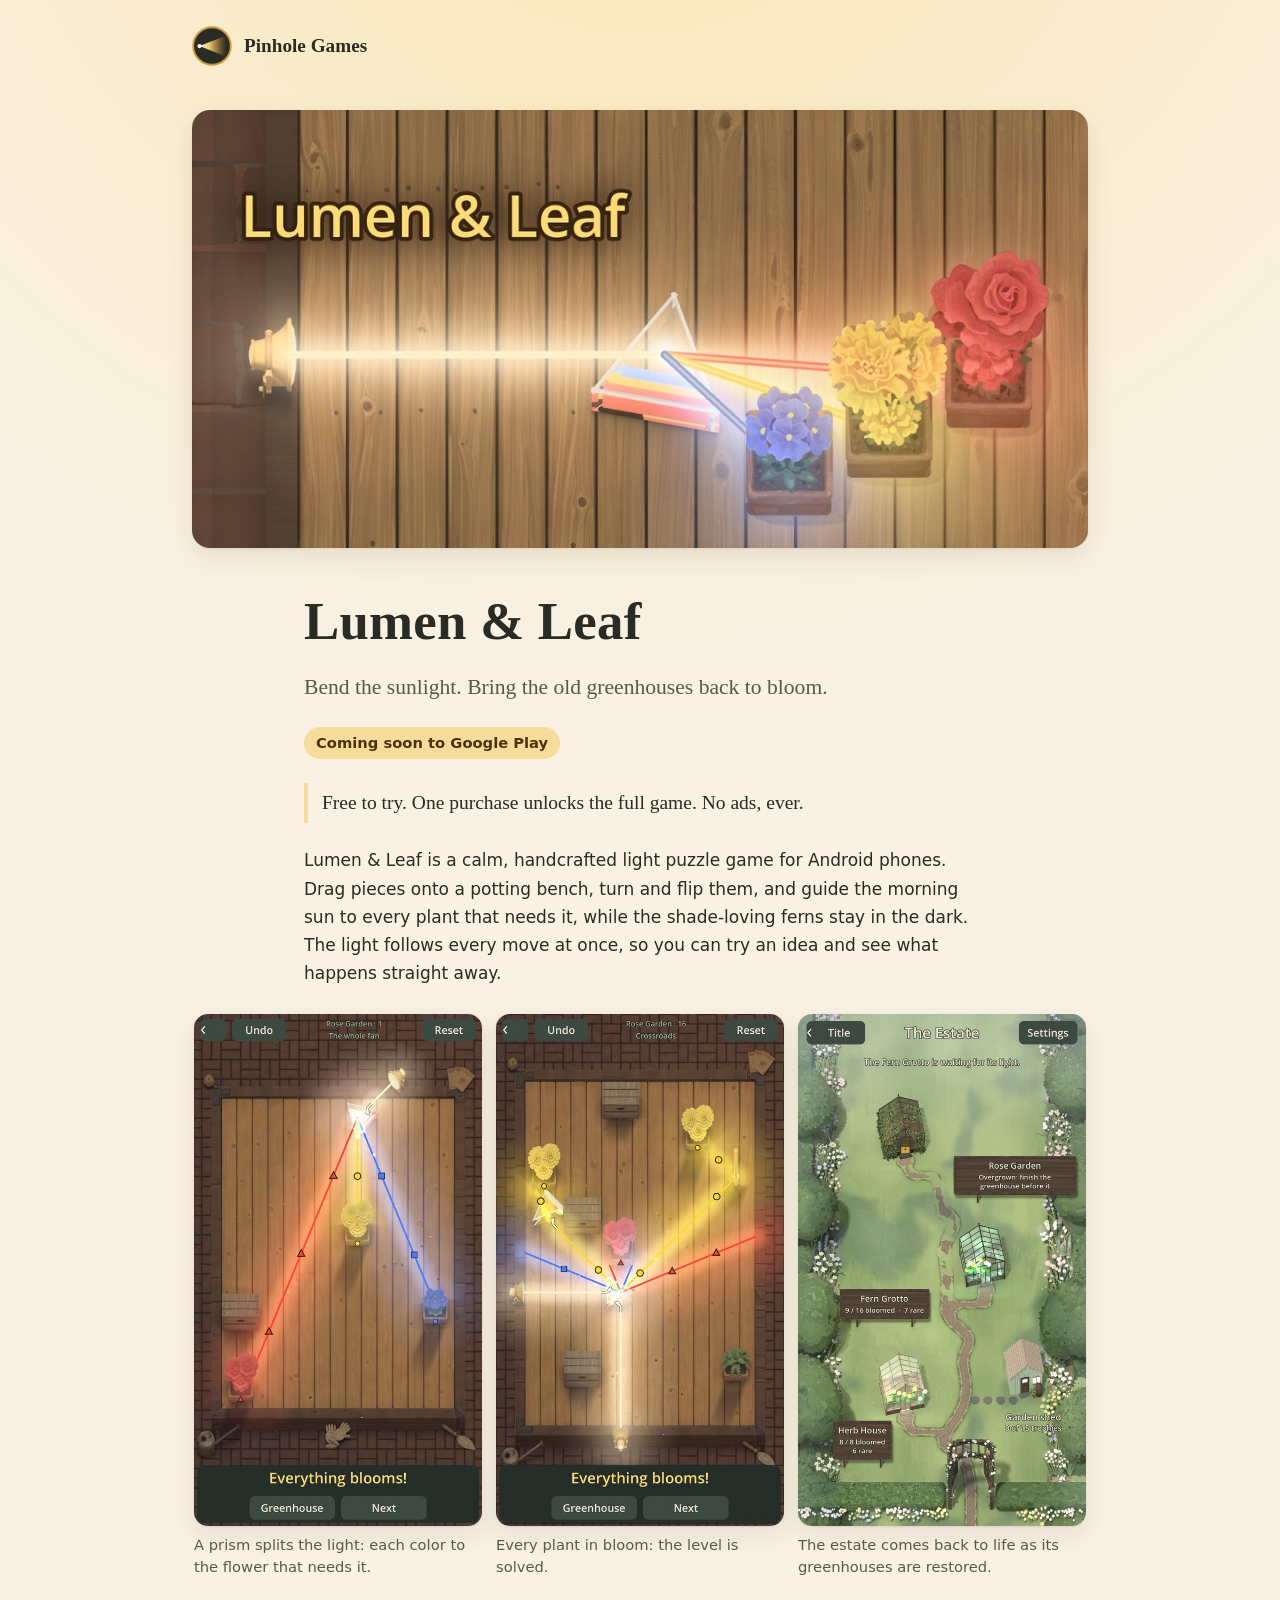
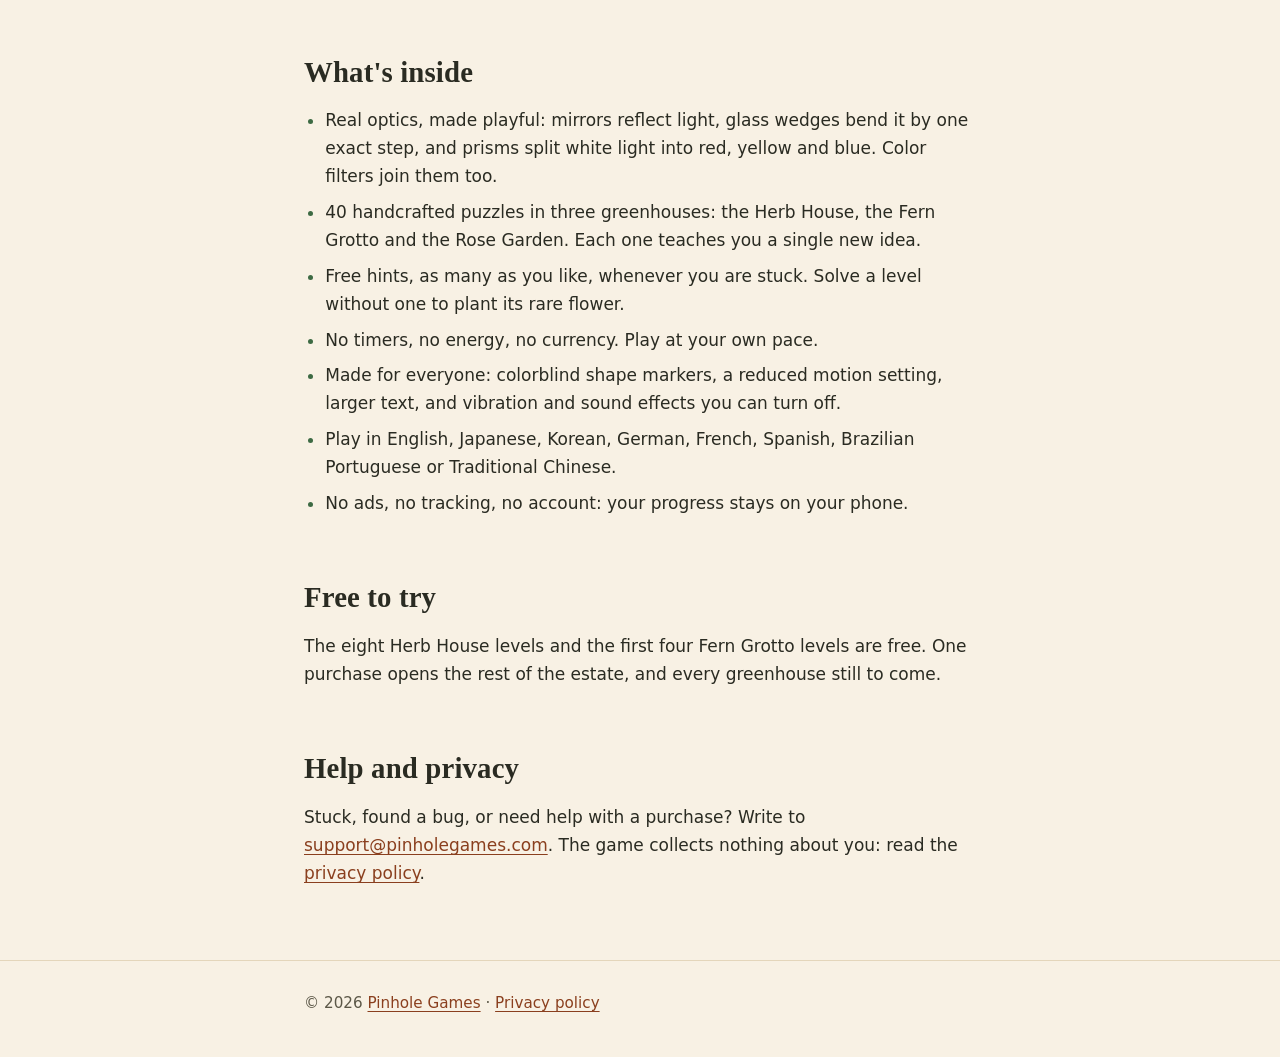
==== lumen-and-leaf/index.html @ 26357731 "The studio's website: home, Lumen & Leaf and a 404 page Plain HTML and one stylesheet for GitHub Pag" ====
<!doctype html>
<html lang="en">
<head>
  <meta charset="utf-8">
  <meta name="viewport" content="width=device-width, initial-scale=1">
  <title>Lumen &amp; Leaf</title>
  <meta name="description" content="Lumen &amp; Leaf: bend sunlight with mirrors, glass and prisms, and bring an old estate's greenhouses back to bloom. A calm, handcrafted light puzzle game for Android by Pinhole Games.">
  <link rel="canonical" href="https://pinholegames.com/lumen-and-leaf/">
  <link rel="icon" href="/assets/lumen-and-leaf/icon.png" type="image/png">
  <link rel="apple-touch-icon" href="/assets/lumen-and-leaf/icon.png">
  <meta name="theme-color" content="#f8f1e4" media="(prefers-color-scheme: light)">
  <meta name="theme-color" content="#17201b" media="(prefers-color-scheme: dark)">
  <meta property="og:type" content="website">
  <meta property="og:site_name" content="Pinhole Games">
  <meta property="og:title" content="Lumen &amp; Leaf">
  <meta property="og:description" content="Bend sunlight with mirrors, glass and prisms, and bring an old estate's greenhouses back to bloom.">
  <meta property="og:url" content="https://pinholegames.com/lumen-and-leaf/">
  <meta property="og:image" content="https://pinholegames.com/assets/lumen-and-leaf/feature.jpg">
  <link rel="stylesheet" href="/assets/site.css">
</head>
<body>
  <a class="skip" href="#main">Skip to content</a>
  <header class="site-header">
    <div class="wrap wide">
      <a class="brand" href="/"><img src="/assets/pinhole.svg" alt="" width="40" height="40"><span>Pinhole Games</span></a>
    </div>
  </header>

  <main id="main">
    <div class="wrap wide">
      <img class="hero-image" src="/assets/lumen-and-leaf/feature.jpg" width="1024" height="500"
        alt="Lumen &amp; Leaf: on a potting bench, a glass prism splits a sunbeam into red, yellow and blue light that falls on a rose, a marigold and a violet.">
    </div>
    <div class="wrap">
      <h1 style="margin-top: 0.8em">Lumen &amp; Leaf</h1>
      <p class="tagline">Bend the sunlight. Bring the old greenhouses back to bloom.</p>
      <p><span class="badge">Coming soon to Google Play</span></p>
      <p class="pricing">Free to try. One purchase unlocks the full game. No ads, ever.</p>

      <p>Lumen &amp; Leaf is a calm, handcrafted light puzzle game for Android phones. Drag pieces onto a potting bench, turn and
        flip them, and guide the morning sun to every plant that needs it, while the shade-loving ferns stay in
        the dark. The light follows every move at once, so you can try an idea and see what happens straight away.</p>
    </div>

    <div class="wrap wide">
      <div class="shots">
        <figure>
          <img src="/assets/lumen-and-leaf/prism-fan.jpg" width="540" height="960" loading="lazy"
            alt="A level in the Rose Garden: a prism fans the sunlight into red, yellow and blue beams, each reaching the flower of its color.">
          <figcaption>A prism splits the light: each color to the flower that needs it.</figcaption>
        </figure>
        <figure>
          <img src="/assets/lumen-and-leaf/crossroads.jpg" width="540" height="960" loading="lazy"
            alt="A solved level: beams of white, red, yellow and blue light cross the bench and every flower is in bloom.">
          <figcaption>Every plant in bloom: the level is solved.</figcaption>
        </figure>
        <figure>
          <img src="/assets/lumen-and-leaf/estate.jpg" width="540" height="960" loading="lazy"
            alt="The estate map: gravel paths through a garden lead to the Herb House, the Fern Grotto, the Rose Garden and the garden shed.">
          <figcaption>The estate comes back to life as its greenhouses are restored.</figcaption>
        </figure>
      </div>
    </div>

    <div class="wrap">
      <h2>What's inside</h2>
      <ul>
        <li>Real optics, made playful: mirrors reflect light, glass wedges bend it by one exact step, and prisms
          split white light into red, yellow and blue. Color filters join them too.</li>
        <li>40 handcrafted puzzles in three greenhouses: the Herb House, the Fern Grotto and the Rose Garden.
          Each one teaches you a single new idea.</li>
        <li>Free hints, as many as you like, whenever you are stuck. Solve a level without one to plant its rare
          flower.</li>
        <li>No timers, no energy, no currency. Play at your own pace.</li>
        <li>Made for everyone: colorblind shape markers, a reduced motion setting, larger text, and vibration and
          sound effects you can turn off.</li>
        <li>Play in English, Japanese, Korean, German, French, Spanish, Brazilian Portuguese or Traditional
          Chinese.</li>
        <li>No ads, no tracking, no account: your progress stays on your phone.</li>
      </ul>

      <h2>Free to try</h2>
      <p>The eight Herb House levels and the first four Fern Grotto levels are free. One purchase opens the rest
        of the estate, and every greenhouse still to come.</p>

      <h2>Help and privacy</h2>
      <p>Stuck, found a bug, or need help with a purchase? Write to
        <a href="mailto:support@pinholegames.com">support@pinholegames.com</a>.
        The game collects nothing about you: read the <a href="/lumen-and-leaf/privacy/">privacy policy</a>.</p>
    </div>
  </main>

  <footer class="site-footer">
    <div class="wrap">
      <p>© 2026 <a href="/">Pinhole Games</a> · <a href="/lumen-and-leaf/privacy/">Privacy policy</a></p>
    </div>
  </footer>
</body>
</html>
---- assets/site.css ----
/* Pinhole Games: one stylesheet for every page. No web fonts, no scripts, nothing loaded from
   another site: a visitor's browser talks to pinholegames.com alone. */

:root {
  color-scheme: light dark;
  --paper: #f8f1e4;
  --paper-glow: #fbe6b4;
  --card: #fffaf1;
  --ink: #2a2b22;
  --muted: #5c5848;
  --link: #8a3f1e;
  --leaf: #3d6a43;
  --rule: #e4d6bb;
  --badge: #f6dc9a;
  --badge-ink: #4a3410;
  --shadow: 0 1px 2px rgba(60, 45, 20, 0.08), 0 10px 28px rgba(60, 45, 20, 0.09);
  --serif: "Iowan Old Style", "Palatino Linotype", Palatino, "Book Antiqua", "URW Palladio L", Georgia, serif;
  --sans: system-ui, -apple-system, "Segoe UI", Roboto, "Noto Sans", "Helvetica Neue", Arial, sans-serif;
  --gutter: clamp(16px, 5vw, 32px);
}

@media (prefers-color-scheme: dark) {
  :root {
    --paper: #17201b;
    --paper-glow: #2d2c1d;
    --card: #212b25;
    --ink: #ece5d0;
    --muted: #b3b7a7;
    --link: #f2c862;
    --leaf: #9fd09a;
    --rule: #34403a;
    --badge: #e9c05a;
    --badge-ink: #2b2207;
    --shadow: 0 1px 2px rgba(0, 0, 0, 0.3), 0 10px 28px rgba(0, 0, 0, 0.25);
  }
}

*, *::before, *::after { box-sizing: border-box; }

html { -webkit-text-size-adjust: 100%; text-size-adjust: 100%; }

body {
  margin: 0;
  min-height: 100vh;
  display: flex;
  flex-direction: column;
  font: 1.0625rem/1.65 var(--sans);
  color: var(--ink);
  /* Morning light falling from the top of the page. */
  background: radial-gradient(130% 55% at 50% -8%, var(--paper-glow) 0%, var(--paper) 62%) no-repeat, var(--paper);
  overflow-wrap: break-word;
}

img { max-width: 100%; height: auto; display: block; }

a { color: var(--link); text-underline-offset: 0.18em; text-decoration-thickness: 1px; }
a:hover { text-decoration-thickness: 2px; }
a:focus-visible { outline: 3px solid var(--link); outline-offset: 3px; border-radius: 4px; }

h1, h2, h3 { font-family: var(--serif); font-weight: 600; line-height: 1.2; letter-spacing: 0.005em; }
h1 { font-size: clamp(2.2rem, 7vw, 3.3rem); margin: 0 0 0.4em; }
h2 { font-size: clamp(1.45rem, 4.5vw, 1.8rem); margin: 2.2em 0 0.6em; }
h3 { font-size: 1.2rem; margin: 1.6em 0 0.4em; }
p, ul { margin: 0 0 1em; }
ul { padding-left: 1.25em; }
li { margin-bottom: 0.45em; }
li::marker { color: var(--leaf); }

.wrap { width: 100%; max-width: 46rem; margin: 0 auto; padding: 0 var(--gutter); }
.wrap.wide { max-width: 60rem; }

.skip { position: absolute; left: -999px; top: 0; }
.skip:focus { left: 16px; top: 12px; z-index: 1; background: var(--card); padding: 8px 12px; border-radius: 8px; }

/* The header: the mark and the studio's name, home from every page. */
.site-header { padding: 22px 0 8px; }
.brand {
  display: inline-flex; align-items: center; gap: 12px;
  font: 600 1.2rem/1 var(--serif); color: var(--ink); text-decoration: none;
  min-height: 48px;
}
.brand img { width: 40px; height: 40px; }
.brand:hover span { text-decoration: underline; text-decoration-thickness: 1px; text-underline-offset: 0.2em; }

main { flex: 1; padding: 28px 0 56px; }

.lede { font-size: clamp(1.12rem, 3.6vw, 1.3rem); color: var(--muted); max-width: 36em; }

.card {
  background: var(--card);
  border-radius: 18px;
  box-shadow: var(--shadow);
  overflow: hidden;
}
.card .body { padding: 20px clamp(18px, 4vw, 28px) 24px; }

.game-head { display: flex; gap: 16px; align-items: center; margin-bottom: 12px; }
.game-head img { width: 72px; height: 72px; border-radius: 22%; flex: none; box-shadow: 0 1px 3px rgba(0, 0, 0, 0.18); }
.game-head h3 { margin: 0; font-size: 1.5rem; }
.game-head p { margin: 2px 0 0; color: var(--muted); font-size: 0.98rem; }

.badge {
  display: inline-block;
  background: var(--badge); color: var(--badge-ink);
  font-weight: 600; font-size: 0.92rem;
  padding: 4px 12px; border-radius: 999px;
}

.more { display: inline-block; margin-top: 6px; font-weight: 600; min-height: 48px; line-height: 48px; }

.hero-image { border-radius: 18px; box-shadow: var(--shadow); width: 100%; aspect-ratio: 1024 / 500; object-fit: cover; }

.tagline { font-family: var(--serif); font-size: clamp(1.15rem, 3.8vw, 1.35rem); color: var(--muted); margin-top: -0.2em; }

.pricing {
  font-family: var(--serif); font-size: clamp(1.08rem, 3.4vw, 1.22rem);
  border-left: 4px solid var(--badge); padding: 4px 0 4px 14px; margin: 1.2em 0;
}

/* Screenshots: a row to swipe on a phone, three side by side on a wider screen. */
.shots {
  display: grid; grid-auto-flow: column; grid-auto-columns: min(68vw, 260px); gap: 14px;
  overflow-x: auto; scroll-snap-type: x mandatory; padding: 4px 2px 14px; margin: 1.4em 0 0.4em;
  overscroll-behavior-x: contain;
}
.shots figure { margin: 0; scroll-snap-align: start; }
.shots img { border-radius: 14px; box-shadow: var(--shadow); aspect-ratio: 540 / 960; width: 100%; }
.shots figcaption { font-size: 0.92rem; color: var(--muted); margin-top: 8px; line-height: 1.45; }
@media (min-width: 720px) {
  .shots { grid-auto-flow: row; grid-template-columns: repeat(3, 1fr); overflow: visible; }
}

/* The privacy policy: a document to read. */
.policy h2 { font-size: 1.4rem; margin-top: 1.9em; }
.policy .meta { color: var(--muted); margin-bottom: 1.6em; }
.policy .summary { background: var(--card); border-radius: 14px; padding: 16px 20px; box-shadow: var(--shadow); }
.policy .summary p:last-child { margin-bottom: 0; }

.site-footer { border-top: 1px solid var(--rule); padding: 20px 0 32px; color: var(--muted); font-size: 0.95rem; }
.site-footer p { margin: 0; }
.site-footer a { display: inline-block; min-height: 44px; line-height: 44px; }

.center { text-align: center; }
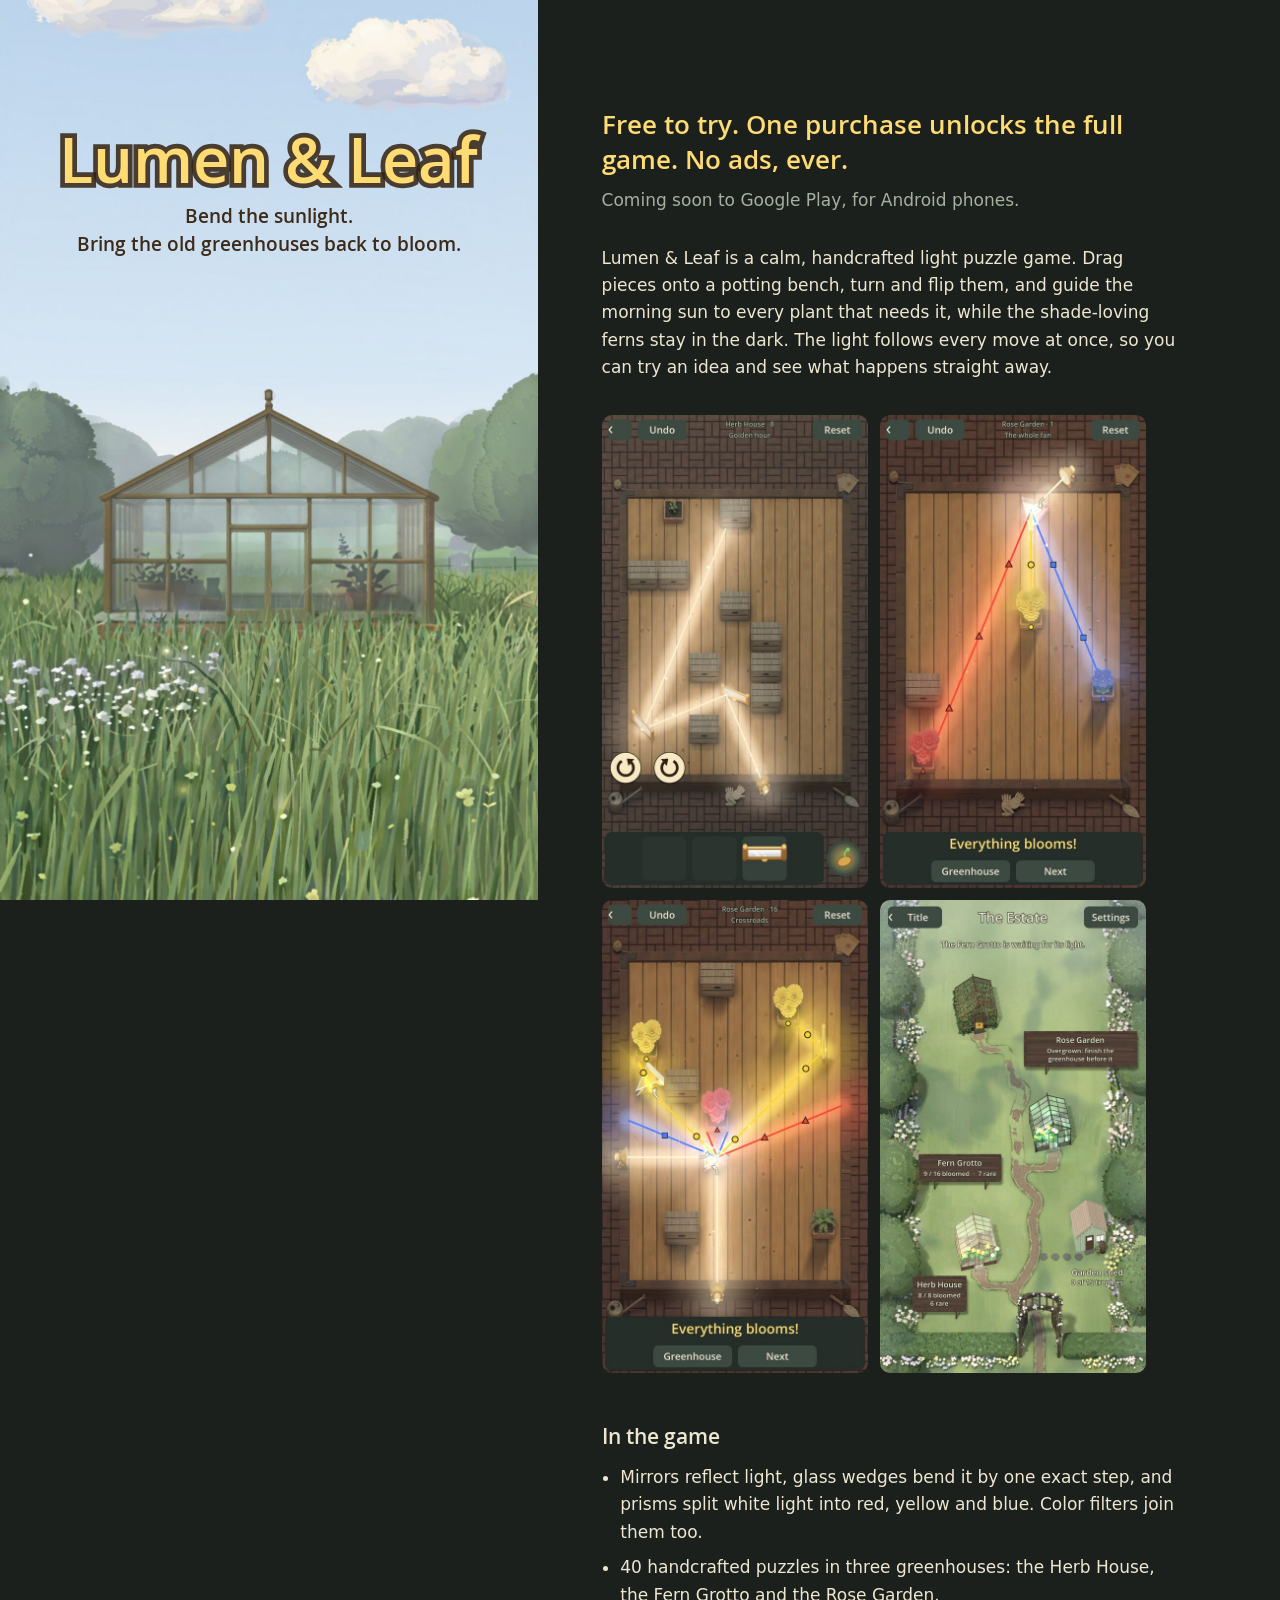
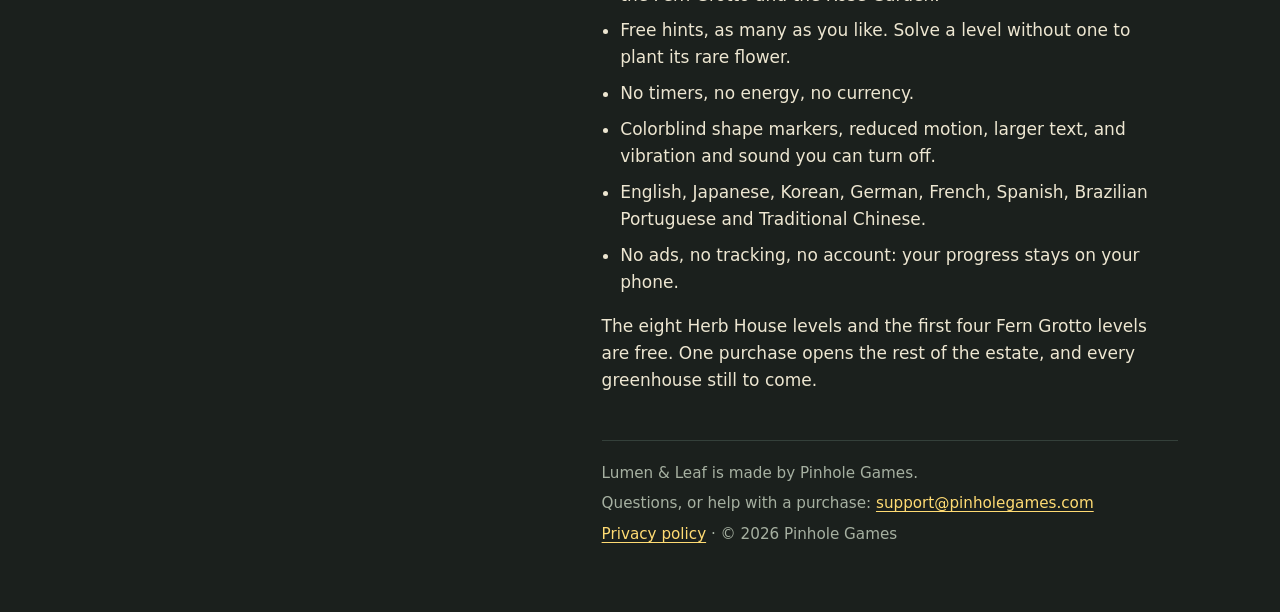
==== commit 758481a0: "The site in the game's own look The home page is Lumen & Leaf: the title screen's painting with the " ====
--- a/lumen-and-leaf/index.html
+++ b/lumen-and-leaf/index.html
@@ -4,96 +4,14 @@
   <meta charset="utf-8">
   <meta name="viewport" content="width=device-width, initial-scale=1">
   <title>Lumen &amp; Leaf</title>
-  <meta name="description" content="Lumen &amp; Leaf: bend sunlight with mirrors, glass and prisms, and bring an old estate's greenhouses back to bloom. A calm, handcrafted light puzzle game for Android by Pinhole Games.">
-  <link rel="canonical" href="https://pinholegames.com/lumen-and-leaf/">
-  <link rel="icon" href="/assets/lumen-and-leaf/icon.png" type="image/png">
-  <link rel="apple-touch-icon" href="/assets/lumen-and-leaf/icon.png">
-  <meta name="theme-color" content="#f8f1e4" media="(prefers-color-scheme: light)">
-  <meta name="theme-color" content="#17201b" media="(prefers-color-scheme: dark)">
-  <meta property="og:type" content="website">
-  <meta property="og:site_name" content="Pinhole Games">
-  <meta property="og:title" content="Lumen &amp; Leaf">
-  <meta property="og:description" content="Bend sunlight with mirrors, glass and prisms, and bring an old estate's greenhouses back to bloom.">
-  <meta property="og:url" content="https://pinholegames.com/lumen-and-leaf/">
-  <meta property="og:image" content="https://pinholegames.com/assets/lumen-and-leaf/feature.jpg">
+  <link rel="canonical" href="https://pinholegames.com/">
+  <meta http-equiv="refresh" content="0; url=/">
+  <link rel="icon" href="/favicon.ico" sizes="any">
   <link rel="stylesheet" href="/assets/site.css">
 </head>
-<body>
-  <a class="skip" href="#main">Skip to content</a>
-  <header class="site-header">
-    <div class="wrap wide">
-      <a class="brand" href="/"><img src="/assets/pinhole.svg" alt="" width="40" height="40"><span>Pinhole Games</span></a>
-    </div>
-  </header>
-
-  <main id="main">
-    <div class="wrap wide">
-      <img class="hero-image" src="/assets/lumen-and-leaf/feature.jpg" width="1024" height="500"
-        alt="Lumen &amp; Leaf: on a potting bench, a glass prism splits a sunbeam into red, yellow and blue light that falls on a rose, a marigold and a violet.">
-    </div>
-    <div class="wrap">
-      <h1 style="margin-top: 0.8em">Lumen &amp; Leaf</h1>
-      <p class="tagline">Bend the sunlight. Bring the old greenhouses back to bloom.</p>
-      <p><span class="badge">Coming soon to Google Play</span></p>
-      <p class="pricing">Free to try. One purchase unlocks the full game. No ads, ever.</p>
-
-      <p>Lumen &amp; Leaf is a calm, handcrafted light puzzle game for Android phones. Drag pieces onto a potting bench, turn and
-        flip them, and guide the morning sun to every plant that needs it, while the shade-loving ferns stay in
-        the dark. The light follows every move at once, so you can try an idea and see what happens straight away.</p>
-    </div>
-
-    <div class="wrap wide">
-      <div class="shots">
-        <figure>
-          <img src="/assets/lumen-and-leaf/prism-fan.jpg" width="540" height="960" loading="lazy"
-            alt="A level in the Rose Garden: a prism fans the sunlight into red, yellow and blue beams, each reaching the flower of its color.">
-          <figcaption>A prism splits the light: each color to the flower that needs it.</figcaption>
-        </figure>
-        <figure>
-          <img src="/assets/lumen-and-leaf/crossroads.jpg" width="540" height="960" loading="lazy"
-            alt="A solved level: beams of white, red, yellow and blue light cross the bench and every flower is in bloom.">
-          <figcaption>Every plant in bloom: the level is solved.</figcaption>
-        </figure>
-        <figure>
-          <img src="/assets/lumen-and-leaf/estate.jpg" width="540" height="960" loading="lazy"
-            alt="The estate map: gravel paths through a garden lead to the Herb House, the Fern Grotto, the Rose Garden and the garden shed.">
-          <figcaption>The estate comes back to life as its greenhouses are restored.</figcaption>
-        </figure>
-      </div>
-    </div>
-
-    <div class="wrap">
-      <h2>What's inside</h2>
-      <ul>
-        <li>Real optics, made playful: mirrors reflect light, glass wedges bend it by one exact step, and prisms
-          split white light into red, yellow and blue. Color filters join them too.</li>
-        <li>40 handcrafted puzzles in three greenhouses: the Herb House, the Fern Grotto and the Rose Garden.
-          Each one teaches you a single new idea.</li>
-        <li>Free hints, as many as you like, whenever you are stuck. Solve a level without one to plant its rare
-          flower.</li>
-        <li>No timers, no energy, no currency. Play at your own pace.</li>
-        <li>Made for everyone: colorblind shape markers, a reduced motion setting, larger text, and vibration and
-          sound effects you can turn off.</li>
-        <li>Play in English, Japanese, Korean, German, French, Spanish, Brazilian Portuguese or Traditional
-          Chinese.</li>
-        <li>No ads, no tracking, no account: your progress stays on your phone.</li>
-      </ul>
-
-      <h2>Free to try</h2>
-      <p>The eight Herb House levels and the first four Fern Grotto levels are free. One purchase opens the rest
-        of the estate, and every greenhouse still to come.</p>
-
-      <h2>Help and privacy</h2>
-      <p>Stuck, found a bug, or need help with a purchase? Write to
-        <a href="mailto:support@pinholegames.com">support@pinholegames.com</a>.
-        The game collects nothing about you: read the <a href="/lumen-and-leaf/privacy/">privacy policy</a>.</p>
-    </div>
-  </main>
-
-  <footer class="site-footer">
-    <div class="wrap">
-      <p>© 2026 <a href="/">Pinhole Games</a> · <a href="/lumen-and-leaf/privacy/">Privacy policy</a></p>
-    </div>
-  </footer>
+<body class="plain">
+  <div class="doc">
+    <p>Lumen &amp; Leaf is at <a href="/">pinholegames.com</a>.</p>
+  </div>
 </body>
 </html>
--- a/assets/site.css
+++ b/assets/site.css
@@ -1,143 +1,102 @@
-/* Pinhole Games: one stylesheet for every page. No web fonts, no scripts, nothing loaded from
-   another site: a visitor's browser talks to pinholegames.com alone. */
+/* pinholegames.com. The Lumen & Leaf page wears the game's own look: its title painting, its lettering
+   (Open Sans SemiBold, gold with a dark edge) and its colours (src/game/palette.gd). The privacy policy
+   and the 404 page are plain pages. No scripts, nothing loaded from another site. */
+
+@font-face {
+  font-family: "Open Sans";
+  src: url("/assets/fonts/open-sans-semibold.woff2") format("woff2");
+  font-weight: 600;
+  font-style: normal;
+  font-display: swap;
+}
 
 :root {
-  color-scheme: light dark;
-  --paper: #f8f1e4;
-  --paper-glow: #fbe6b4;
-  --card: #fffaf1;
-  --ink: #2a2b22;
-  --muted: #5c5848;
-  --link: #8a3f1e;
-  --leaf: #3d6a43;
-  --rule: #e4d6bb;
-  --badge: #f6dc9a;
-  --badge-ink: #4a3410;
-  --shadow: 0 1px 2px rgba(60, 45, 20, 0.08), 0 10px 28px rgba(60, 45, 20, 0.09);
-  --serif: "Iowan Old Style", "Palatino Linotype", Palatino, "Book Antiqua", "URW Palladio L", Georgia, serif;
-  --sans: system-ui, -apple-system, "Segoe UI", Roboto, "Noto Sans", "Helvetica Neue", Arial, sans-serif;
-  --gutter: clamp(16px, 5vw, 32px);
+  --ground: #1b201d;
+  --tray: #262e2a;
+  --text: #ede6d1;
+  --muted: #a6b0a1;
+  --gold: #ffdb73;
+  --edge: rgba(51, 33, 15, 0.85);
+  --brown: #3d2b1a;
+  --rule: #34403a;
+  --game: "Open Sans", system-ui, sans-serif;
+  --body: system-ui, -apple-system, "Segoe UI", Roboto, "Noto Sans", Arial, sans-serif;
+  --gutter: clamp(16px, 5vw, 48px);
 }
 
-@media (prefers-color-scheme: dark) {
-  :root {
-    --paper: #17201b;
-    --paper-glow: #2d2c1d;
-    --card: #212b25;
-    --ink: #ece5d0;
-    --muted: #b3b7a7;
-    --link: #f2c862;
-    --leaf: #9fd09a;
-    --rule: #34403a;
-    --badge: #e9c05a;
-    --badge-ink: #2b2207;
-    --shadow: 0 1px 2px rgba(0, 0, 0, 0.3), 0 10px 28px rgba(0, 0, 0, 0.25);
-  }
+* { box-sizing: border-box; }
+html { -webkit-text-size-adjust: 100%; text-size-adjust: 100%; }
+body { margin: 0; background: var(--ground); color: var(--text); font: 1.0625rem/1.6 var(--body); }
+img { display: block; max-width: 100%; height: auto; }
+a { color: var(--gold); text-underline-offset: 0.18em; }
+a:focus-visible { outline: 3px solid var(--gold); outline-offset: 3px; }
+h2 { font: 600 1.3rem/1.3 var(--game); margin: 2.4em 0 0.7em; color: var(--text); }
+p, ul { margin: 0 0 1em; }
+ul { padding-left: 1.1em; }
+li { margin-bottom: 0.5em; }
+
+/* The title screen: the painted meadow and its greenhouse, the game's name lettered over the sky. */
+.title {
+  min-height: 100svh;
+  padding: 16svh var(--gutter) 0;
+  background: #b9d3e6 url("/assets/lumen-and-leaf/title.jpg") center 22% / cover no-repeat;
+  text-align: center;
+}
+.title h1 {
+  margin: 0;
+  font: 600 min(6.4rem, 12vw)/1.05 var(--game);
+  white-space: nowrap;
+  color: var(--gold);
+  -webkit-text-stroke: 0.15em var(--edge);
+  paint-order: stroke fill;
+}
+/* Each line of the tagline on a line of its own, never wrapped, as the title screen has it. */
+.title p {
+  margin: 0.55em 0 0;
+  font: 600 min(1.45rem, 4vw)/1.45 var(--game);
+  color: var(--brown);
+  white-space: nowrap;
 }
 
-*, *::before, *::after { box-sizing: border-box; }
+.about { padding: 40px var(--gutter) 24px; max-width: 46rem; margin: 0 auto; }
+.pricing { font: 600 clamp(1.25rem, 4vw, 1.6rem)/1.35 var(--game); color: var(--gold); margin-bottom: 0.4em; }
+.status { color: var(--muted); margin-bottom: 1.8em; }
 
-html { -webkit-text-size-adjust: 100%; text-size-adjust: 100%; }
+/* Screenshots: a row to swipe on a phone, a grid beside the painting on a wide screen. */
+.shots {
+  display: grid; grid-auto-flow: column; grid-auto-columns: min(62vw, 240px); gap: 12px;
+  overflow-x: auto; scroll-snap-type: x mandatory; overscroll-behavior-x: contain;
+  margin: 2em calc(-1 * var(--gutter)); padding: 0 var(--gutter) 8px;
+}
+.shots img { scroll-snap-align: start; border-radius: 10px; aspect-ratio: 540 / 960; width: 100%; }
 
-body {
-  margin: 0;
-  min-height: 100vh;
-  display: flex;
-  flex-direction: column;
-  font: 1.0625rem/1.65 var(--sans);
-  color: var(--ink);
-  /* Morning light falling from the top of the page. */
-  background: radial-gradient(130% 55% at 50% -8%, var(--paper-glow) 0%, var(--paper) 62%) no-repeat, var(--paper);
-  overflow-wrap: break-word;
+.site-footer { border-top: 1px solid var(--rule); margin-top: 3em; padding: 20px 0 36px; color: var(--muted); font-size: 0.95rem; }
+.site-footer p { margin: 0 0 0.4em; }
+
+/* A wide screen: the title screen stays in view at the left, the rest scrolls beside it. */
+@media (min-width: 960px) {
+  .page { display: grid; grid-template-columns: minmax(420px, 42vw) 1fr; }
+  .title { position: sticky; top: 0; height: 100vh; min-height: 0; padding: 14vh 32px 0; background-position: center 20%; }
+  .title h1 { font-size: clamp(2.9rem, 4.9vw, 4.75rem); }
+  .title p { font-size: min(1.35rem, 1.5vw); }
+  .about { padding: 12vh clamp(32px, 5vw, 80px) 24px; margin: 0; max-width: 44rem; }
+  .shots { grid-auto-flow: row; grid-template-columns: repeat(2, 1fr); overflow: visible; margin: 2em 0; padding: 0; max-width: 34rem; }
 }
 
-img { max-width: 100%; height: auto; display: block; }
-
-a { color: var(--link); text-underline-offset: 0.18em; text-decoration-thickness: 1px; }
-a:hover { text-decoration-thickness: 2px; }
-a:focus-visible { outline: 3px solid var(--link); outline-offset: 3px; border-radius: 4px; }
-
-h1, h2, h3 { font-family: var(--serif); font-weight: 600; line-height: 1.2; letter-spacing: 0.005em; }
-h1 { font-size: clamp(2.2rem, 7vw, 3.3rem); margin: 0 0 0.4em; }
-h2 { font-size: clamp(1.45rem, 4.5vw, 1.8rem); margin: 2.2em 0 0.6em; }
-h3 { font-size: 1.2rem; margin: 1.6em 0 0.4em; }
-p, ul { margin: 0 0 1em; }
-ul { padding-left: 1.25em; }
-li { margin-bottom: 0.45em; }
-li::marker { color: var(--leaf); }
-
-.wrap { width: 100%; max-width: 46rem; margin: 0 auto; padding: 0 var(--gutter); }
-.wrap.wide { max-width: 60rem; }
-
-.skip { position: absolute; left: -999px; top: 0; }
-.skip:focus { left: 16px; top: 12px; z-index: 1; background: var(--card); padding: 8px 12px; border-radius: 8px; }
-
-/* The header: the mark and the studio's name, home from every page. */
-.site-header { padding: 22px 0 8px; }
-.brand {
-  display: inline-flex; align-items: center; gap: 12px;
-  font: 600 1.2rem/1 var(--serif); color: var(--ink); text-decoration: none;
-  min-height: 48px;
+/* Plain pages: the privacy policy and the 404. */
+body.plain { background: #fdfcf8; color: #1f1f1c; }
+body.plain a { color: #2d5a3c; }
+body.plain a:focus-visible { outline-color: #2d5a3c; }
+body.plain h1 { font: 600 clamp(1.7rem, 5vw, 2.2rem)/1.2 var(--game); margin: 0.4em 0 0.3em; }
+body.plain h2 { color: inherit; font-size: 1.2rem; margin: 2em 0 0.5em; }
+body.plain .doc { max-width: 42rem; margin: 0 auto; padding: 28px var(--gutter) 56px; }
+body.plain .meta { color: #5a5a52; }
+body.plain .back { display: inline-block; padding: 10px 0; font-size: 0.95rem; }
+body.plain .site-footer { border-color: #e2ded3; color: #5a5a52; }
+@media (prefers-color-scheme: dark) {
+  body.plain { background: var(--ground); color: var(--text); }
+  body.plain a { color: var(--gold); }
+  body.plain a:focus-visible { outline-color: var(--gold); }
+  body.plain .meta, body.plain .site-footer { color: var(--muted); }
+  body.plain .site-footer { border-color: var(--rule); }
 }
-.brand img { width: 40px; height: 40px; }
-.brand:hover span { text-decoration: underline; text-decoration-thickness: 1px; text-underline-offset: 0.2em; }
-
-main { flex: 1; padding: 28px 0 56px; }
-
-.lede { font-size: clamp(1.12rem, 3.6vw, 1.3rem); color: var(--muted); max-width: 36em; }
-
-.card {
-  background: var(--card);
-  border-radius: 18px;
-  box-shadow: var(--shadow);
-  overflow: hidden;
-}
-.card .body { padding: 20px clamp(18px, 4vw, 28px) 24px; }
-
-.game-head { display: flex; gap: 16px; align-items: center; margin-bottom: 12px; }
-.game-head img { width: 72px; height: 72px; border-radius: 22%; flex: none; box-shadow: 0 1px 3px rgba(0, 0, 0, 0.18); }
-.game-head h3 { margin: 0; font-size: 1.5rem; }
-.game-head p { margin: 2px 0 0; color: var(--muted); font-size: 0.98rem; }
-
-.badge {
-  display: inline-block;
-  background: var(--badge); color: var(--badge-ink);
-  font-weight: 600; font-size: 0.92rem;
-  padding: 4px 12px; border-radius: 999px;
-}
-
-.more { display: inline-block; margin-top: 6px; font-weight: 600; min-height: 48px; line-height: 48px; }
-
-.hero-image { border-radius: 18px; box-shadow: var(--shadow); width: 100%; aspect-ratio: 1024 / 500; object-fit: cover; }
-
-.tagline { font-family: var(--serif); font-size: clamp(1.15rem, 3.8vw, 1.35rem); color: var(--muted); margin-top: -0.2em; }
-
-.pricing {
-  font-family: var(--serif); font-size: clamp(1.08rem, 3.4vw, 1.22rem);
-  border-left: 4px solid var(--badge); padding: 4px 0 4px 14px; margin: 1.2em 0;
-}
-
-/* Screenshots: a row to swipe on a phone, three side by side on a wider screen. */
-.shots {
-  display: grid; grid-auto-flow: column; grid-auto-columns: min(68vw, 260px); gap: 14px;
-  overflow-x: auto; scroll-snap-type: x mandatory; padding: 4px 2px 14px; margin: 1.4em 0 0.4em;
-  overscroll-behavior-x: contain;
-}
-.shots figure { margin: 0; scroll-snap-align: start; }
-.shots img { border-radius: 14px; box-shadow: var(--shadow); aspect-ratio: 540 / 960; width: 100%; }
-.shots figcaption { font-size: 0.92rem; color: var(--muted); margin-top: 8px; line-height: 1.45; }
-@media (min-width: 720px) {
-  .shots { grid-auto-flow: row; grid-template-columns: repeat(3, 1fr); overflow: visible; }
-}
-
-/* The privacy policy: a document to read. */
-.policy h2 { font-size: 1.4rem; margin-top: 1.9em; }
-.policy .meta { color: var(--muted); margin-bottom: 1.6em; }
-.policy .summary { background: var(--card); border-radius: 14px; padding: 16px 20px; box-shadow: var(--shadow); }
-.policy .summary p:last-child { margin-bottom: 0; }
-
-.site-footer { border-top: 1px solid var(--rule); padding: 20px 0 32px; color: var(--muted); font-size: 0.95rem; }
-.site-footer p { margin: 0; }
-.site-footer a { display: inline-block; min-height: 44px; line-height: 44px; }
-
-.center { text-align: center; }
